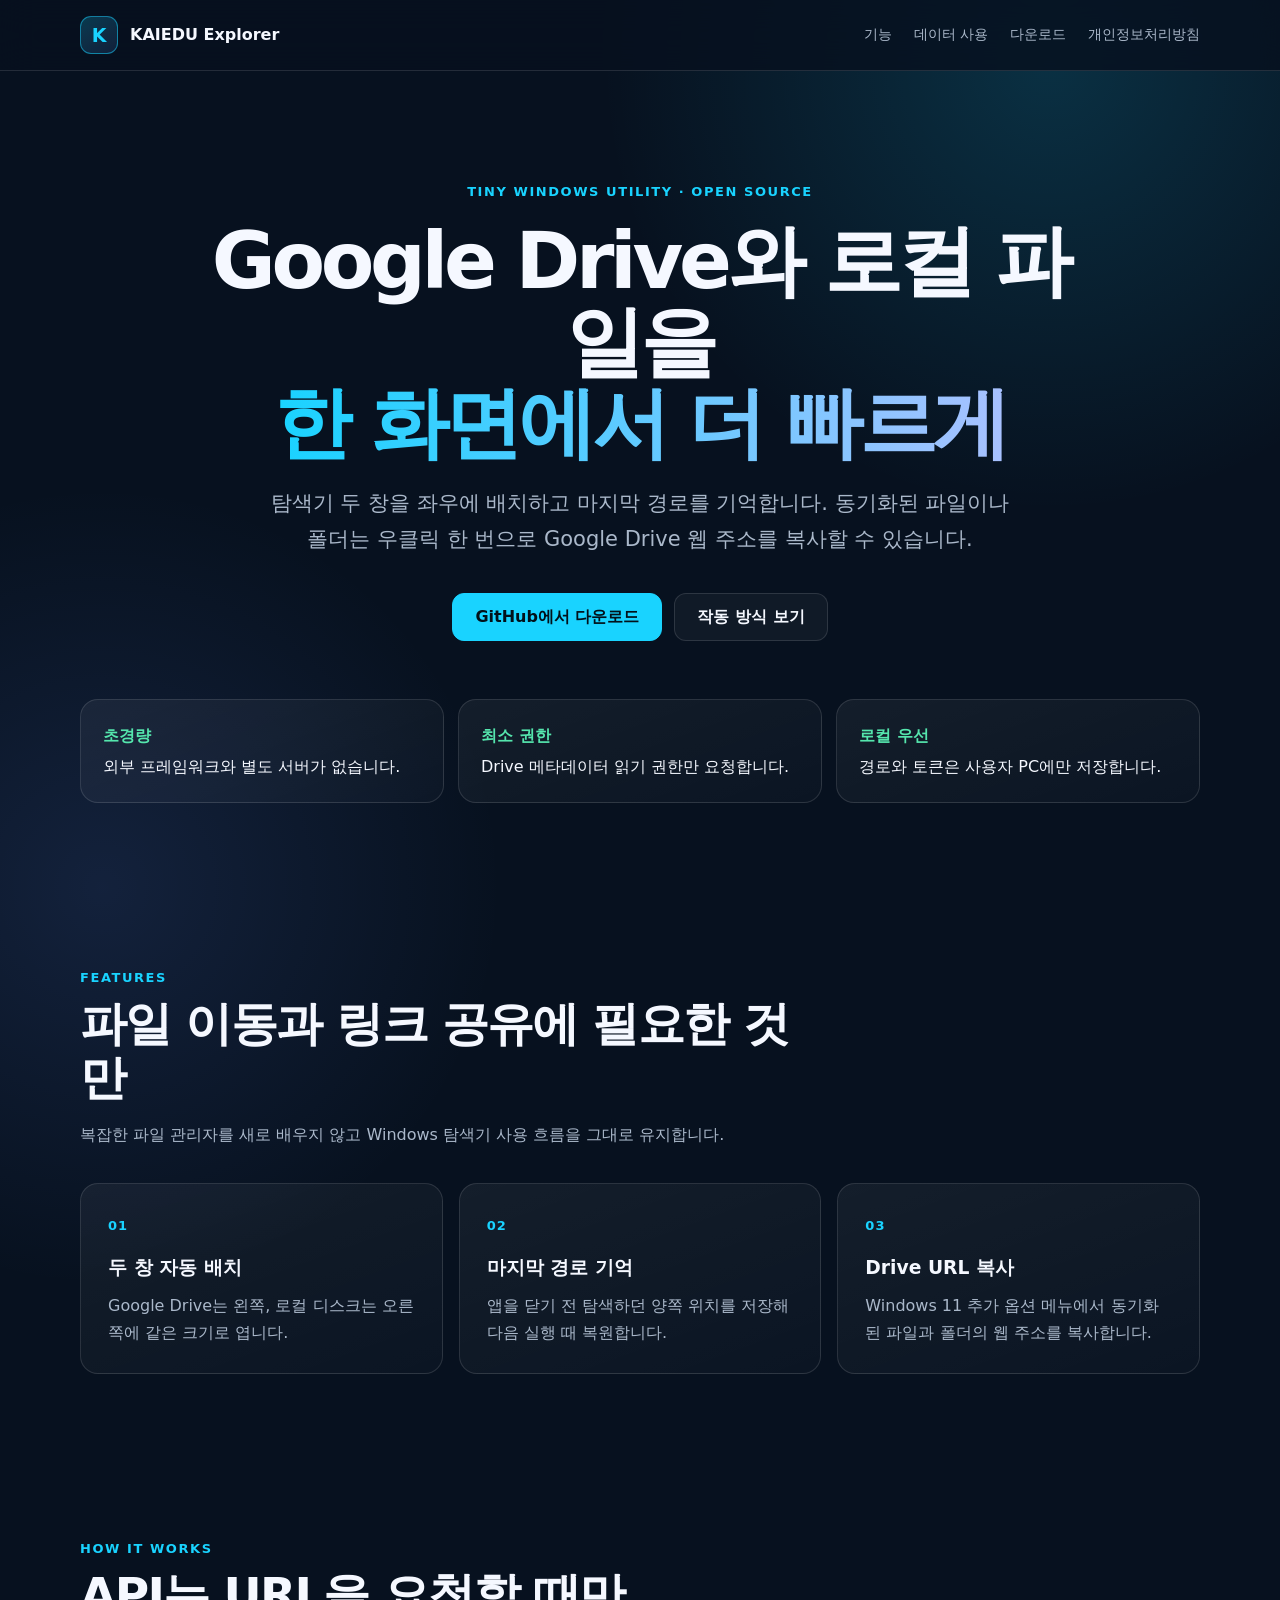
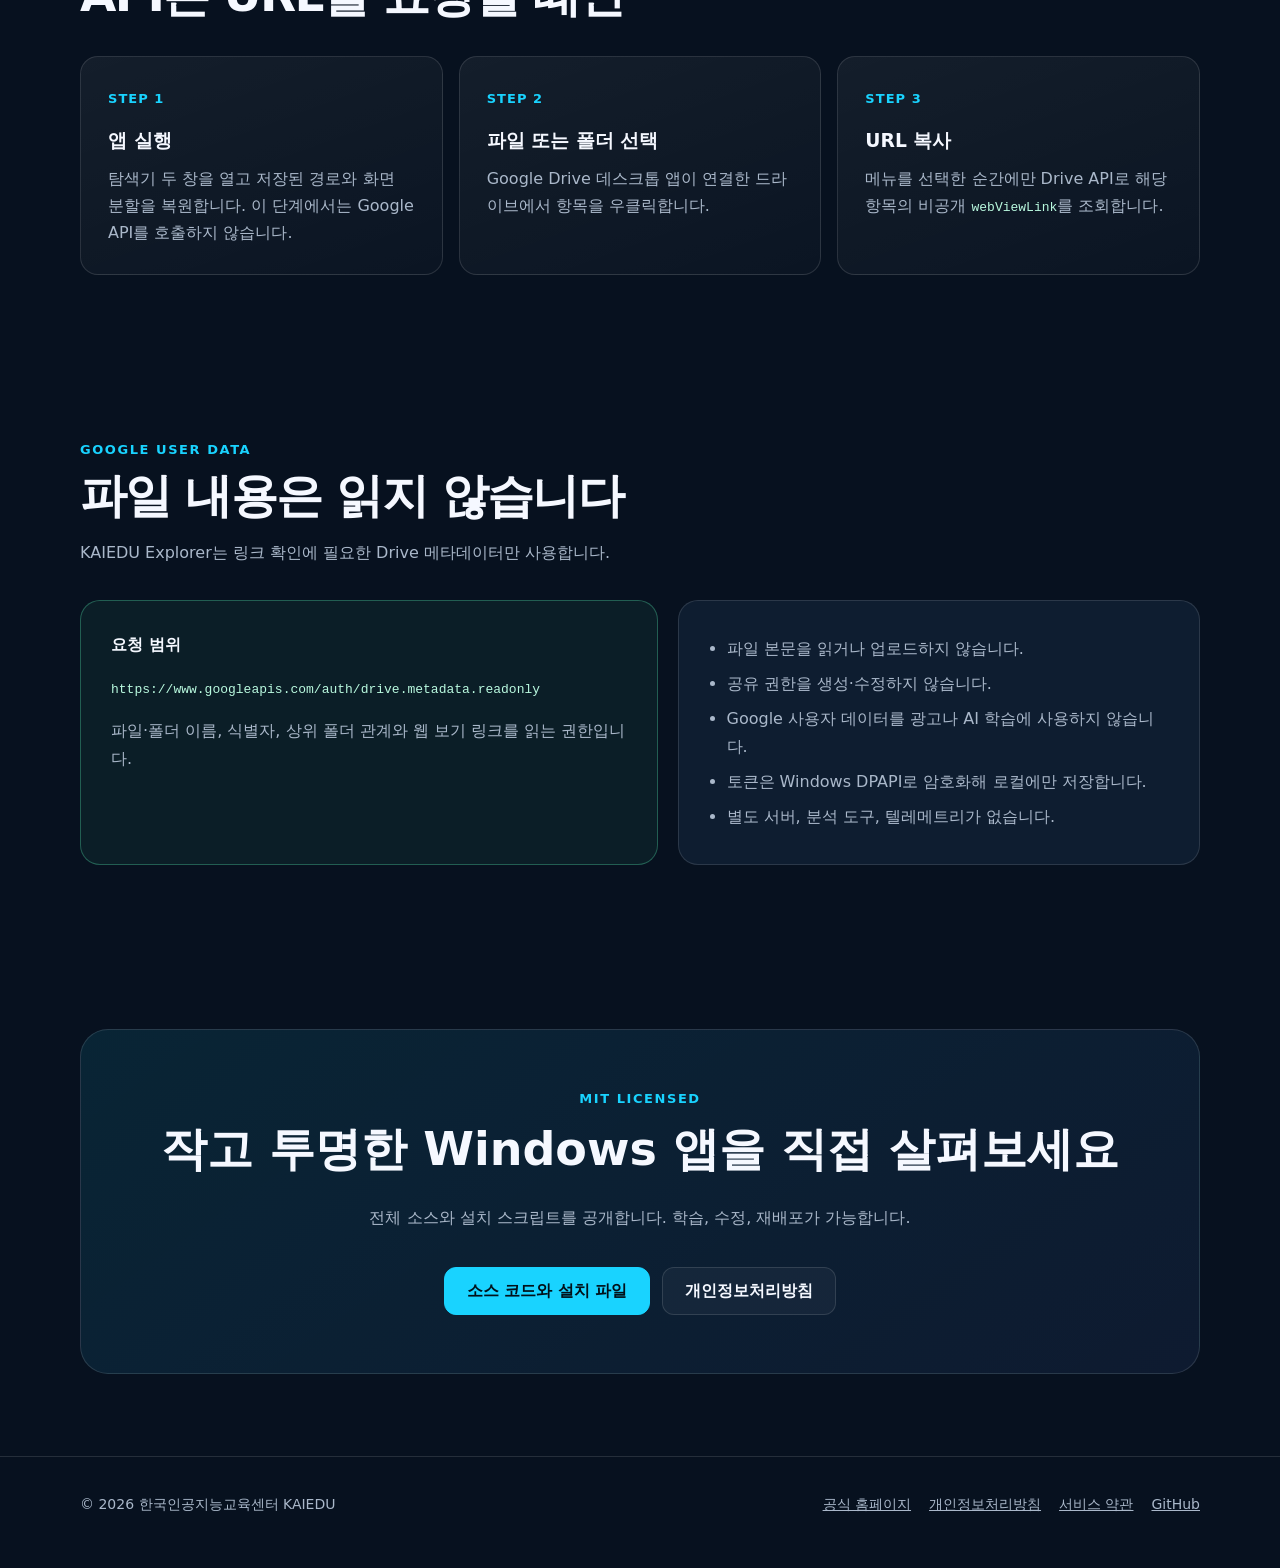
==== website/download/index.html @ 76359743 "Initial open-source release" ====
<!doctype html>
<html lang="ko">
<head>
  <meta charset="utf-8">
  <meta name="viewport" content="width=device-width,initial-scale=1">
  <title>KAIEDU Explorer | Google Drive와 로컬 파일을 나란히</title>
  <meta name="description" content="두 개의 Windows 파일 탐색기를 나란히 열고 Google Drive 파일·폴더 URL을 복사하는 초경량 오픈소스 도구입니다.">
  <meta name="robots" content="index,follow">
  <link rel="canonical" href="https://kaiedu.center/download/">
  <link rel="stylesheet" href="style.css">
</head>
<body>
  <nav class="nav">
    <div class="wrap nav-inner">
      <a class="brand" href="#top"><span class="mark">K</span><span>KAIEDU Explorer</span></a>
      <div class="nav-links">
        <a href="#features">기능</a><a href="#privacy">데이터 사용</a><a href="#download">다운로드</a><a href="privacy.html">개인정보처리방침</a>
      </div>
    </div>
  </nav>

  <main id="top">
    <header class="hero wrap">
      <div class="eyebrow">Tiny Windows Utility · Open Source</div>
      <h1>Google Drive와 로컬 파일을<br><span class="gradient">한 화면에서 더 빠르게</span></h1>
      <p class="lead">탐색기 두 창을 좌우에 배치하고 마지막 경로를 기억합니다. 동기화된 파일이나 폴더는 우클릭 한 번으로 Google Drive 웹 주소를 복사할 수 있습니다.</p>
      <div class="actions">
        <a class="button primary" href="https://github.com/letsgo999/KAIEDU_Explorer">GitHub에서 다운로드</a>
        <a class="button secondary" href="#how">작동 방식 보기</a>
      </div>
      <div class="facts">
        <div class="fact"><strong>초경량</strong>외부 프레임워크와 별도 서버가 없습니다.</div>
        <div class="fact"><strong>최소 권한</strong>Drive 메타데이터 읽기 권한만 요청합니다.</div>
        <div class="fact"><strong>로컬 우선</strong>경로와 토큰은 사용자 PC에만 저장합니다.</div>
      </div>
    </header>

    <section id="features">
      <div class="wrap">
        <div class="section-head"><div class="eyebrow">Features</div><h2>파일 이동과 링크 공유에 필요한 것만</h2><p>복잡한 파일 관리자를 새로 배우지 않고 Windows 탐색기 사용 흐름을 그대로 유지합니다.</p></div>
        <div class="grid">
          <article class="card"><span class="num">01</span><h3>두 창 자동 배치</h3><p>Google Drive는 왼쪽, 로컬 디스크는 오른쪽에 같은 크기로 엽니다.</p></article>
          <article class="card"><span class="num">02</span><h3>마지막 경로 기억</h3><p>앱을 닫기 전 탐색하던 양쪽 위치를 저장해 다음 실행 때 복원합니다.</p></article>
          <article class="card"><span class="num">03</span><h3>Drive URL 복사</h3><p>Windows 11 추가 옵션 메뉴에서 동기화된 파일과 폴더의 웹 주소를 복사합니다.</p></article>
        </div>
      </div>
    </section>

    <section id="how">
      <div class="wrap">
        <div class="section-head"><div class="eyebrow">How it works</div><h2>API는 URL을 요청할 때만</h2></div>
        <div class="grid">
          <article class="card"><span class="num">STEP 1</span><h3>앱 실행</h3><p>탐색기 두 창을 열고 저장된 경로와 화면 분할을 복원합니다. 이 단계에서는 Google API를 호출하지 않습니다.</p></article>
          <article class="card"><span class="num">STEP 2</span><h3>파일 또는 폴더 선택</h3><p>Google Drive 데스크톱 앱이 연결한 드라이브에서 항목을 우클릭합니다.</p></article>
          <article class="card"><span class="num">STEP 3</span><h3>URL 복사</h3><p>메뉴를 선택한 순간에만 Drive API로 해당 항목의 비공개 <code>webViewLink</code>를 조회합니다.</p></article>
        </div>
      </div>
    </section>

    <section id="privacy">
      <div class="wrap">
        <div class="section-head"><div class="eyebrow">Google user data</div><h2>파일 내용은 읽지 않습니다</h2><p>KAIEDU Explorer는 링크 확인에 필요한 Drive 메타데이터만 사용합니다.</p></div>
        <div class="permissions">
          <div class="scope"><strong>요청 범위</strong><p><code>https://www.googleapis.com/auth/drive.metadata.readonly</code></p><p class="muted">파일·폴더 이름, 식별자, 상위 폴더 관계와 웹 보기 링크를 읽는 권한입니다.</p></div>
          <ul class="checklist">
            <li>파일 본문을 읽거나 업로드하지 않습니다.</li>
            <li>공유 권한을 생성·수정하지 않습니다.</li>
            <li>Google 사용자 데이터를 광고나 AI 학습에 사용하지 않습니다.</li>
            <li>토큰은 Windows DPAPI로 암호화해 로컬에만 저장합니다.</li>
            <li>별도 서버, 분석 도구, 텔레메트리가 없습니다.</li>
          </ul>
        </div>
      </div>
    </section>

    <section id="download">
      <div class="wrap download">
        <div class="eyebrow">MIT licensed</div>
        <h2>작고 투명한 Windows 앱을 직접 살펴보세요</h2>
        <p class="muted">전체 소스와 설치 스크립트를 공개합니다. 학습, 수정, 재배포가 가능합니다.</p>
        <div class="actions"><a class="button primary" href="https://github.com/letsgo999/KAIEDU_Explorer">소스 코드와 설치 파일</a><a class="button secondary" href="privacy.html">개인정보처리방침</a></div>
      </div>
    </section>
  </main>

  <footer><div class="wrap footer-row"><span>© 2026 한국인공지능교육센터 KAIEDU</span><span class="footer-links"><a href="https://kaiedu.center/">공식 홈페이지</a><a href="privacy.html">개인정보처리방침</a><a href="terms.html">서비스 약관</a><a href="https://github.com/letsgo999/KAIEDU_Explorer">GitHub</a></span></div></footer>
</body>
</html>
---- website/download/style.css ----
:root {
  --bg: #07111f;
  --panel: #0e1d30;
  --panel-2: #13263d;
  --text: #f5f8ff;
  --muted: #aab8ca;
  --line: rgba(255, 255, 255, .12);
  --cyan: #19d3ff;
  --blue: #6691ff;
  --green: #55e6ad;
  --max: 1120px;
}

* { box-sizing: border-box; }
html { scroll-behavior: smooth; }
body {
  margin: 0;
  color: var(--text);
  background:
    radial-gradient(circle at 82% 2%, rgba(25, 211, 255, .16), transparent 28rem),
    radial-gradient(circle at 8% 28%, rgba(102, 145, 255, .13), transparent 25rem),
    var(--bg);
  font-family: Inter, "Noto Sans KR", system-ui, -apple-system, BlinkMacSystemFont, "Segoe UI", sans-serif;
  line-height: 1.7;
}
a { color: inherit; }
.wrap { width: min(var(--max), calc(100% - 40px)); margin: 0 auto; }
.nav {
  position: sticky; top: 0; z-index: 10;
  border-bottom: 1px solid var(--line);
  background: rgba(7, 17, 31, .82);
  backdrop-filter: blur(18px);
}
.nav-inner { min-height: 70px; display: flex; align-items: center; justify-content: space-between; gap: 24px; }
.brand { display: flex; align-items: center; gap: 12px; font-weight: 800; text-decoration: none; }
.mark {
  display: grid; place-items: center; width: 38px; height: 38px;
  border: 1px solid rgba(25, 211, 255, .5); border-radius: 11px;
  background: linear-gradient(145deg, rgba(25,211,255,.22), rgba(102,145,255,.13));
  color: var(--cyan); font-size: 19px;
}
.nav-links { display: flex; gap: 22px; color: var(--muted); font-size: 14px; }
.nav-links a { text-decoration: none; }
.nav-links a:hover { color: var(--text); }
.hero { padding: 110px 0 82px; text-align: center; }
.eyebrow { color: var(--cyan); font-weight: 750; letter-spacing: .12em; font-size: 13px; text-transform: uppercase; }
h1 { max-width: 880px; margin: 18px auto 22px; font-size: clamp(43px, 7vw, 78px); line-height: 1.04; letter-spacing: -.055em; }
.gradient { background: linear-gradient(90deg, var(--cyan), #a8c1ff); -webkit-background-clip: text; color: transparent; }
.lead { max-width: 760px; margin: 0 auto; color: var(--muted); font-size: clamp(17px, 2vw, 21px); }
.actions { display: flex; justify-content: center; flex-wrap: wrap; gap: 12px; margin-top: 35px; }
.button { display: inline-flex; align-items: center; justify-content: center; min-height: 48px; padding: 0 22px; border-radius: 12px; text-decoration: none; font-weight: 750; border: 1px solid var(--line); }
.button.primary { color: #02111a; background: var(--cyan); border-color: var(--cyan); }
.button.secondary { background: rgba(255,255,255,.04); }
.facts { display: grid; grid-template-columns: repeat(3, 1fr); gap: 14px; margin-top: 58px; text-align: left; }
.fact, .card { border: 1px solid var(--line); background: linear-gradient(160deg, rgba(255,255,255,.055), rgba(255,255,255,.02)); border-radius: 18px; }
.fact { padding: 22px; }
.fact strong { display: block; margin-bottom: 4px; color: var(--green); }
section { padding: 82px 0; }
.section-head { max-width: 730px; margin-bottom: 34px; }
.section-head h2 { margin: 8px 0 12px; font-size: clamp(30px, 4vw, 47px); line-height: 1.15; letter-spacing: -.035em; }
.section-head p, .muted { color: var(--muted); }
.grid { display: grid; grid-template-columns: repeat(3, 1fr); gap: 16px; }
.card { padding: 27px; }
.card .num { color: var(--cyan); font-size: 13px; font-weight: 800; letter-spacing: .08em; }
.card h3 { margin: 14px 0 8px; }
.card p { margin: 0; color: var(--muted); }
.permissions { display: grid; grid-template-columns: 1.05fr .95fr; gap: 20px; align-items: stretch; }
.scope { padding: 30px; border-radius: 20px; border: 1px solid rgba(85,230,173,.32); background: rgba(85,230,173,.06); }
code { overflow-wrap: anywhere; color: #b9f9df; }
.checklist { margin: 0; padding: 26px 26px 26px 48px; border: 1px solid var(--line); border-radius: 20px; background: var(--panel); }
.checklist li { margin: 8px 0; color: var(--muted); }
.download { text-align: center; border: 1px solid var(--line); border-radius: 28px; padding: 58px 28px; background: linear-gradient(145deg, rgba(25,211,255,.1), rgba(102,145,255,.08)); }
.download h2 { margin: 0 0 12px; font-size: clamp(30px, 4vw, 46px); }
footer { padding: 36px 0 52px; border-top: 1px solid var(--line); color: var(--muted); font-size: 14px; }
.footer-row { display: flex; justify-content: space-between; gap: 24px; flex-wrap: wrap; }
.footer-links { display: flex; gap: 18px; flex-wrap: wrap; }
.legal { max-width: 850px; margin: 0 auto; padding: 70px 0 100px; }
.legal h1 { margin: 0 0 12px; text-align: left; font-size: clamp(38px, 5vw, 58px); }
.legal h2 { margin-top: 44px; font-size: 24px; }
.legal p, .legal li { color: var(--muted); }
.legal .notice { padding: 18px 20px; border: 1px solid var(--line); border-radius: 14px; background: var(--panel); }
@media (max-width: 780px) {
  .nav-links { display: none; }
  .hero { padding-top: 78px; }
  .facts, .grid, .permissions { grid-template-columns: 1fr; }
}
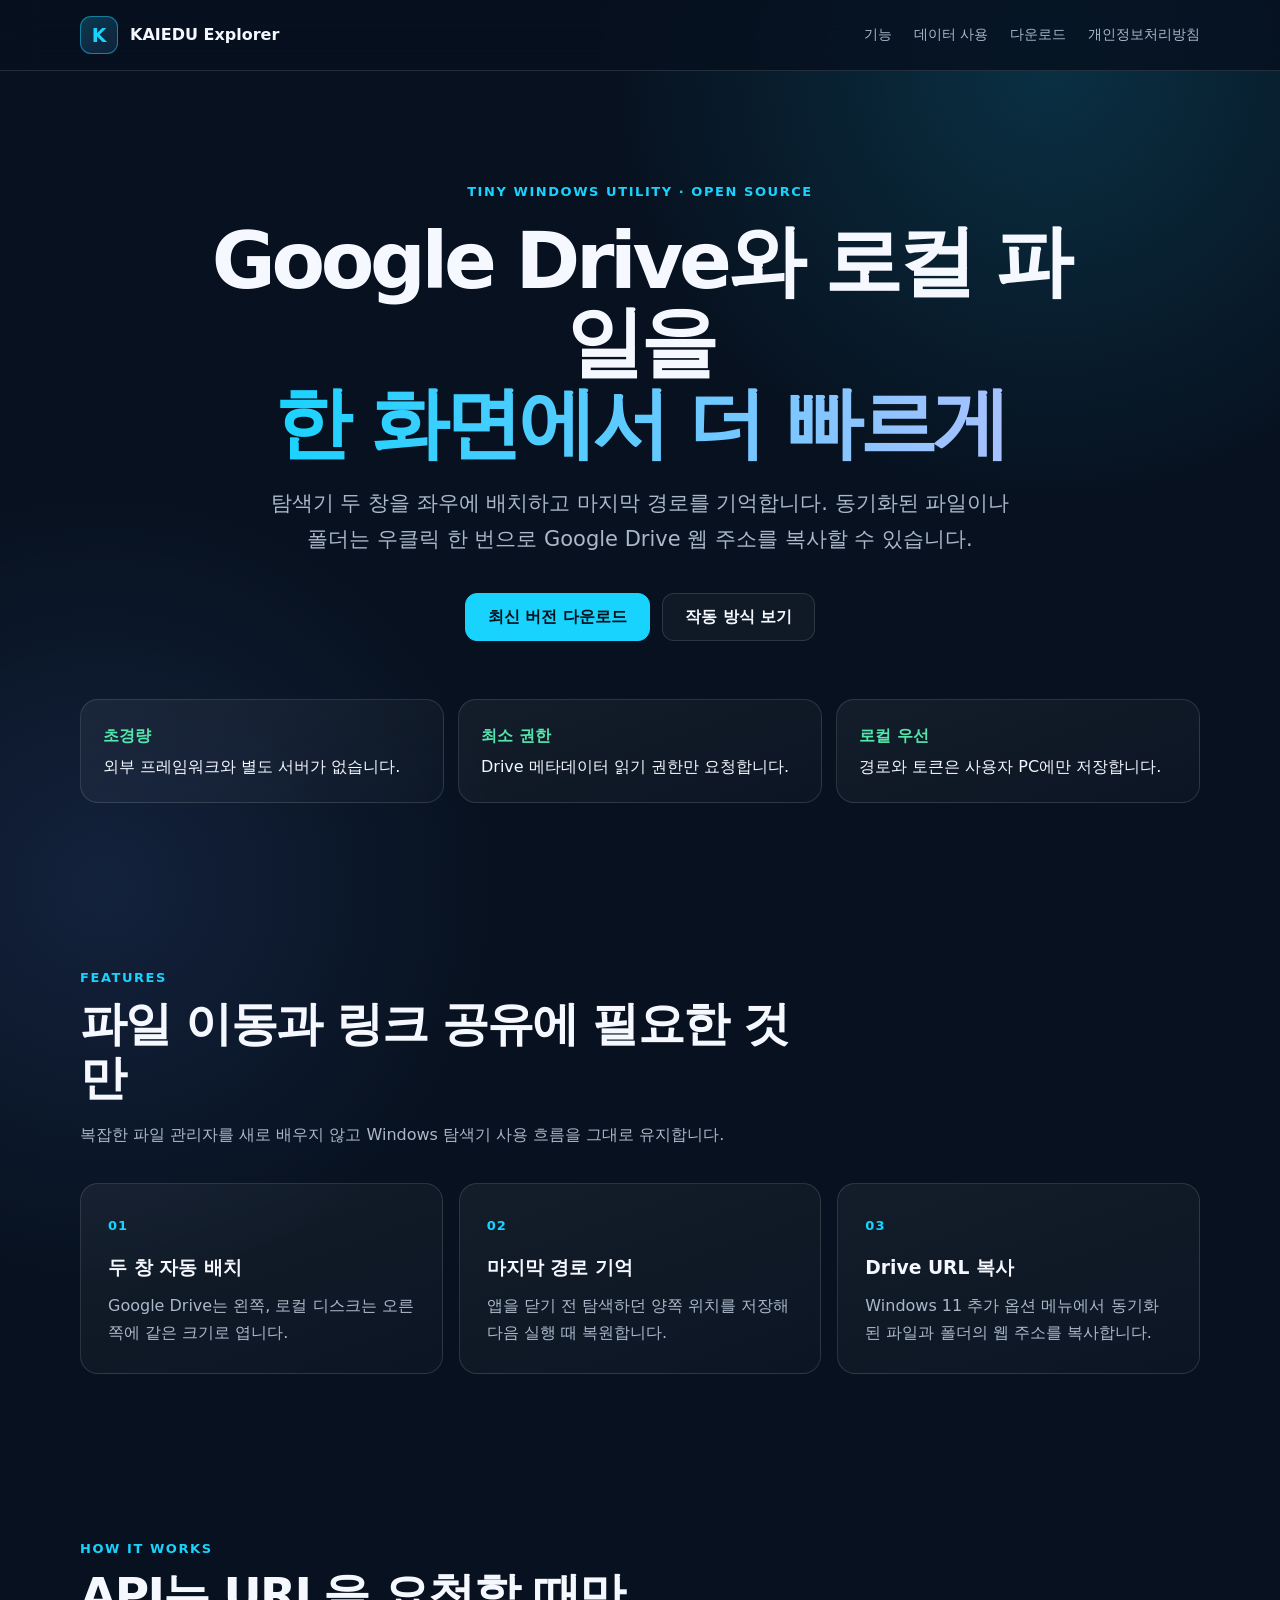
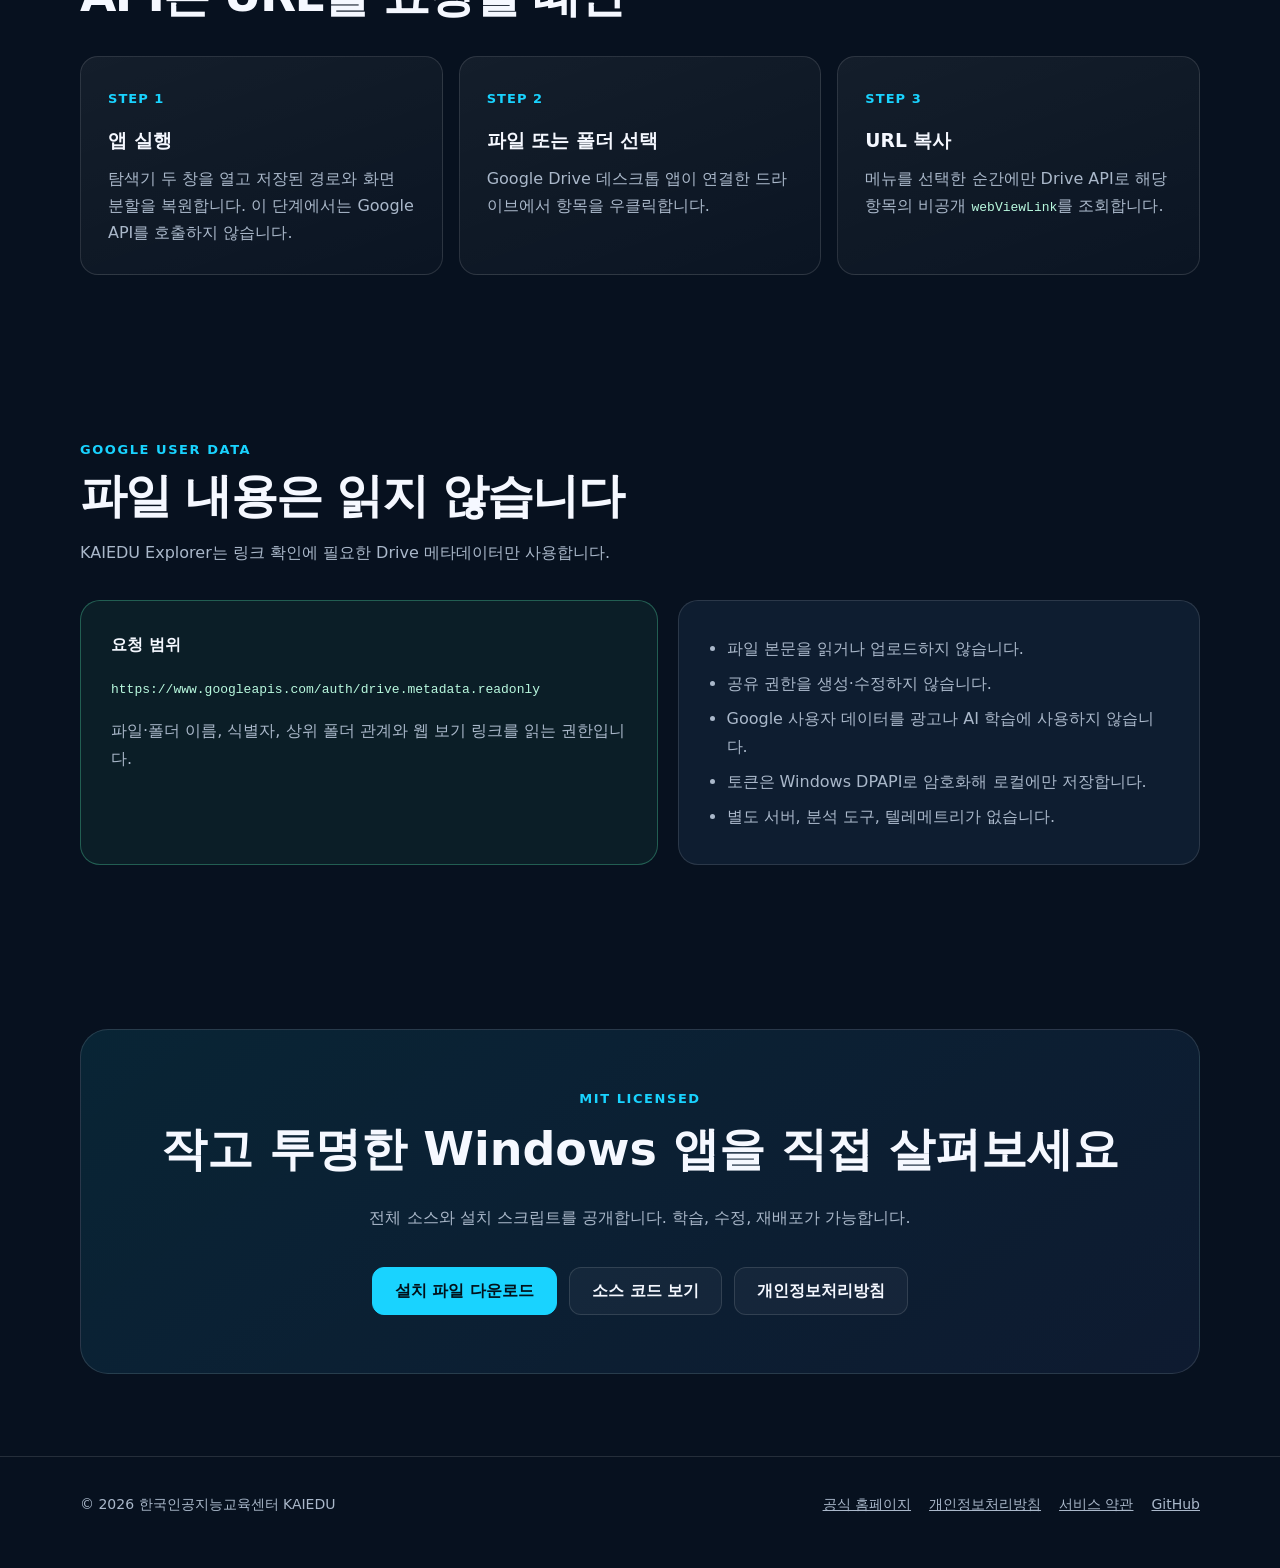
==== commit 5b0f2cfa: "Link landing page to latest release" ====
--- a/website/download/index.html
+++ b/website/download/index.html
@@ -25,7 +25,7 @@
       <h1>Google Drive와 로컬 파일을<br><span class="gradient">한 화면에서 더 빠르게</span></h1>
       <p class="lead">탐색기 두 창을 좌우에 배치하고 마지막 경로를 기억합니다. 동기화된 파일이나 폴더는 우클릭 한 번으로 Google Drive 웹 주소를 복사할 수 있습니다.</p>
       <div class="actions">
-        <a class="button primary" href="https://github.com/letsgo999/KAIEDU_Explorer">GitHub에서 다운로드</a>
+        <a class="button primary" href="https://github.com/letsgo999/KAIEDU_Explorer/releases/latest">최신 버전 다운로드</a>
         <a class="button secondary" href="#how">작동 방식 보기</a>
       </div>
       <div class="facts">
@@ -78,7 +78,7 @@
         <div class="eyebrow">MIT licensed</div>
         <h2>작고 투명한 Windows 앱을 직접 살펴보세요</h2>
         <p class="muted">전체 소스와 설치 스크립트를 공개합니다. 학습, 수정, 재배포가 가능합니다.</p>
-        <div class="actions"><a class="button primary" href="https://github.com/letsgo999/KAIEDU_Explorer">소스 코드와 설치 파일</a><a class="button secondary" href="privacy.html">개인정보처리방침</a></div>
+        <div class="actions"><a class="button primary" href="https://github.com/letsgo999/KAIEDU_Explorer/releases/latest">설치 파일 다운로드</a><a class="button secondary" href="https://github.com/letsgo999/KAIEDU_Explorer">소스 코드 보기</a><a class="button secondary" href="privacy.html">개인정보처리방침</a></div>
       </div>
     </section>
   </main>
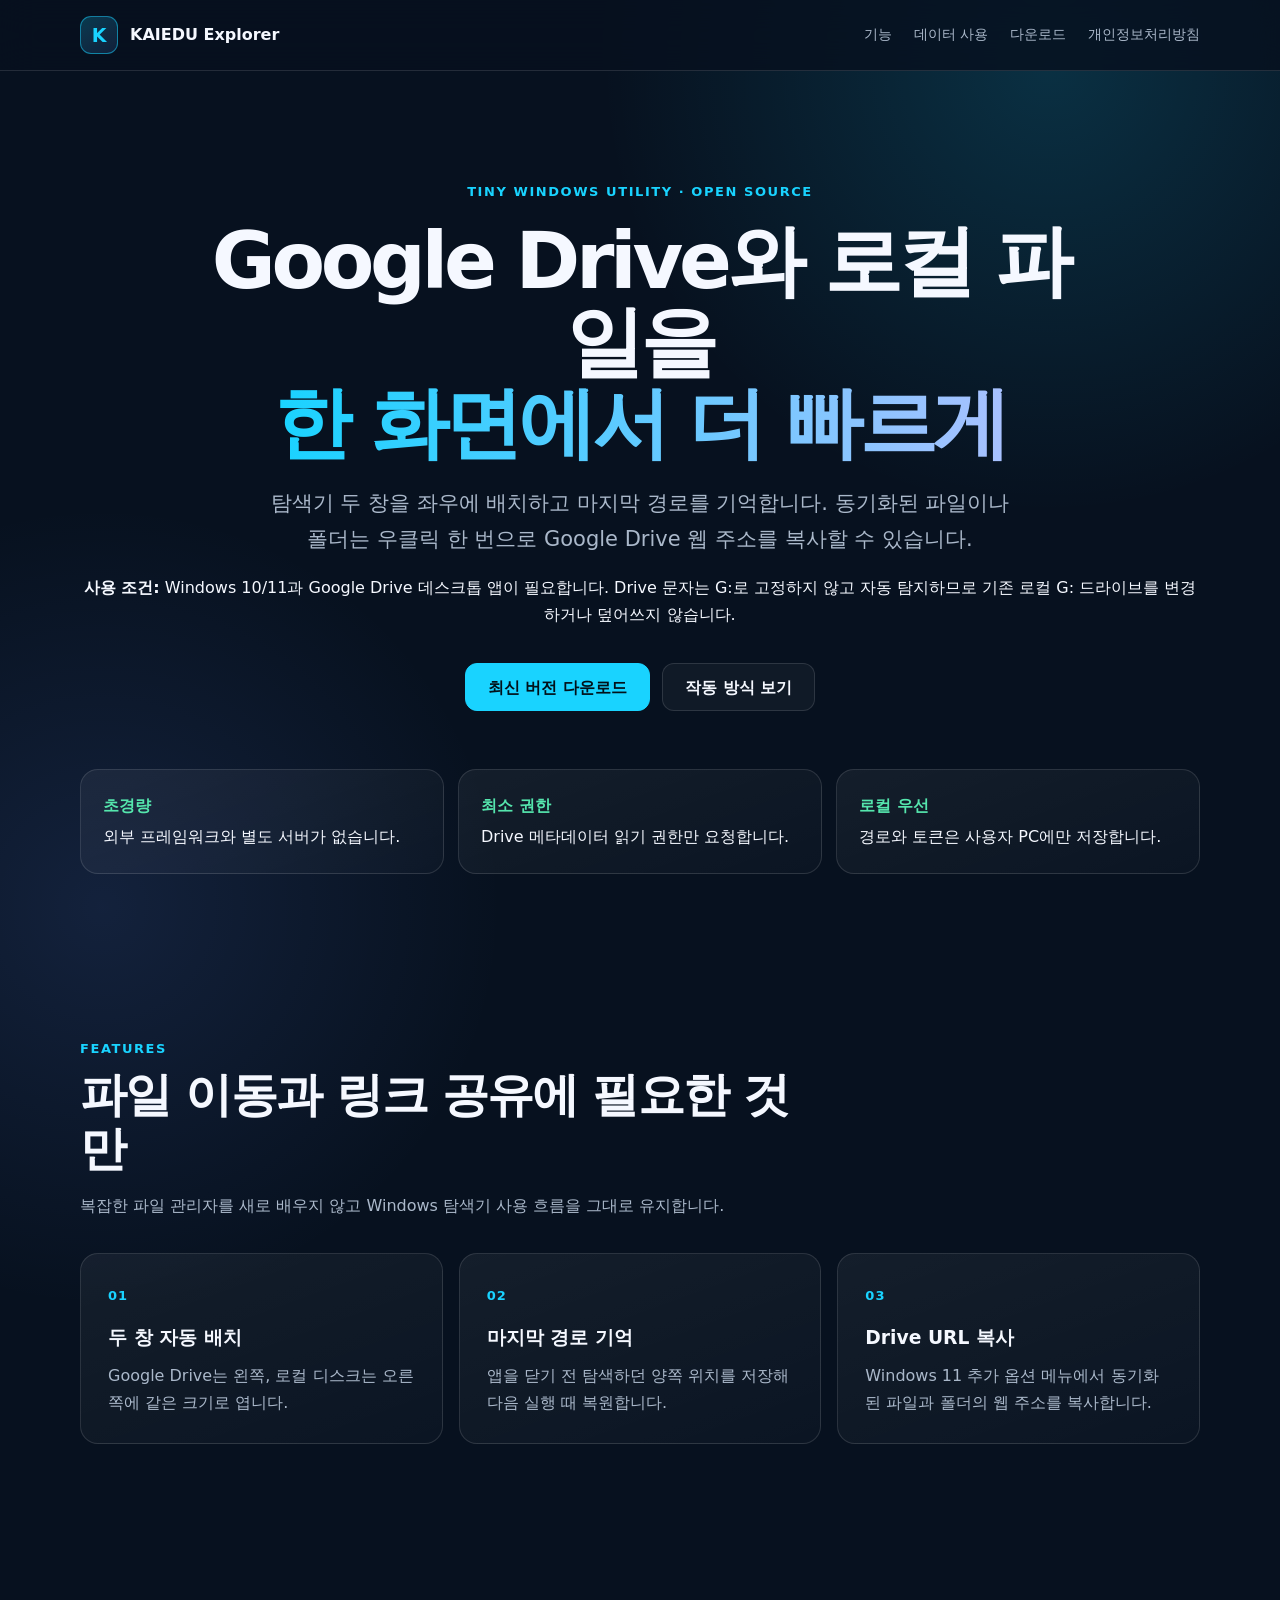
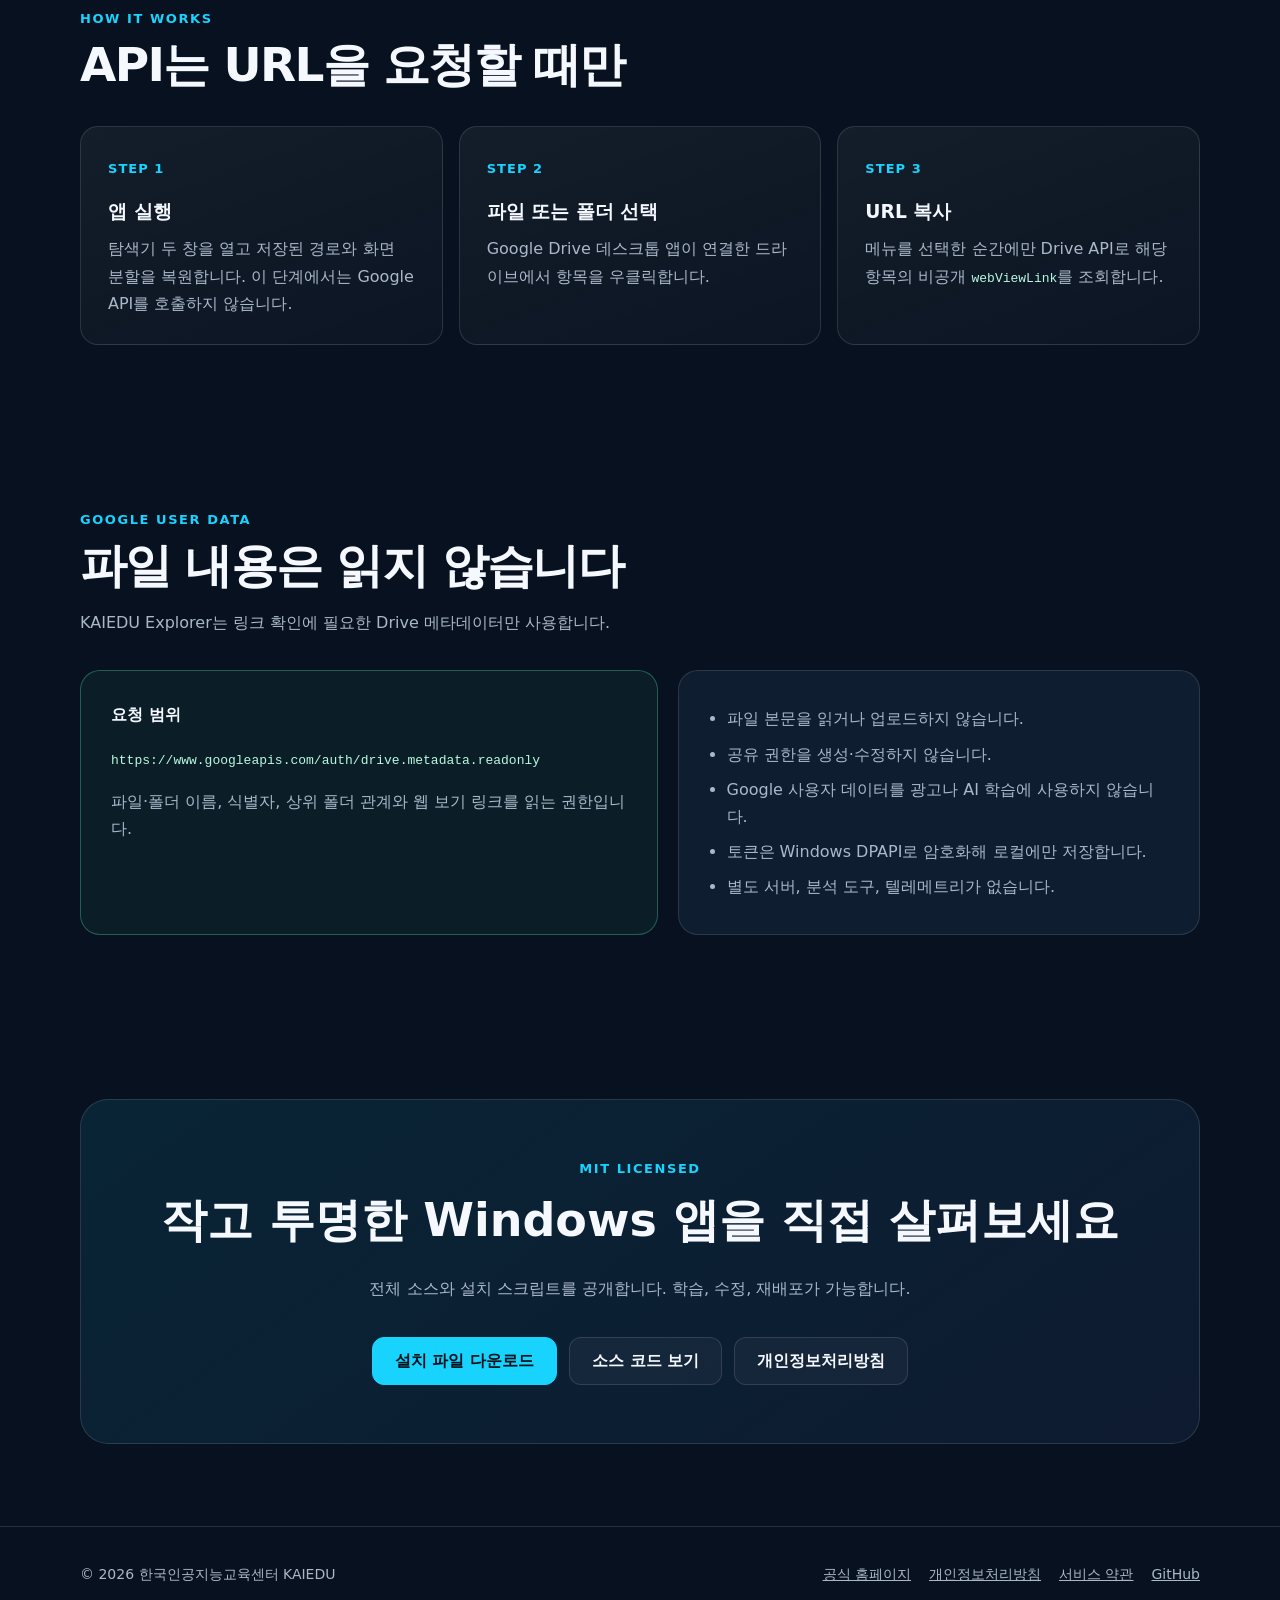
==== commit 29078a12: "Improve Google Drive location detection" ====
--- a/website/download/index.html
+++ b/website/download/index.html
@@ -14,7 +14,7 @@
     <div class="wrap nav-inner">
       <a class="brand" href="#top"><span class="mark">K</span><span>KAIEDU Explorer</span></a>
       <div class="nav-links">
-        <a href="#features">기능</a><a href="#privacy">데이터 사용</a><a href="#download">다운로드</a><a href="privacy.html">개인정보처리방침</a>
+        <a href="#features">기능</a><a href="#privacy">데이터 사용</a><a href="#download">다운로드</a><a href="privacy">개인정보처리방침</a>
       </div>
     </div>
   </nav>
@@ -24,6 +24,7 @@
       <div class="eyebrow">Tiny Windows Utility · Open Source</div>
       <h1>Google Drive와 로컬 파일을<br><span class="gradient">한 화면에서 더 빠르게</span></h1>
       <p class="lead">탐색기 두 창을 좌우에 배치하고 마지막 경로를 기억합니다. 동기화된 파일이나 폴더는 우클릭 한 번으로 Google Drive 웹 주소를 복사할 수 있습니다.</p>
+      <p><strong>사용 조건:</strong> Windows 10/11과 Google Drive 데스크톱 앱이 필요합니다. Drive 문자는 G:로 고정하지 않고 자동 탐지하므로 기존 로컬 G: 드라이브를 변경하거나 덮어쓰지 않습니다.</p>
       <div class="actions">
         <a class="button primary" href="https://github.com/letsgo999/KAIEDU_Explorer/releases/latest">최신 버전 다운로드</a>
         <a class="button secondary" href="#how">작동 방식 보기</a>
@@ -78,11 +79,11 @@
         <div class="eyebrow">MIT licensed</div>
         <h2>작고 투명한 Windows 앱을 직접 살펴보세요</h2>
         <p class="muted">전체 소스와 설치 스크립트를 공개합니다. 학습, 수정, 재배포가 가능합니다.</p>
-        <div class="actions"><a class="button primary" href="https://github.com/letsgo999/KAIEDU_Explorer/releases/latest">설치 파일 다운로드</a><a class="button secondary" href="https://github.com/letsgo999/KAIEDU_Explorer">소스 코드 보기</a><a class="button secondary" href="privacy.html">개인정보처리방침</a></div>
+        <div class="actions"><a class="button primary" href="https://github.com/letsgo999/KAIEDU_Explorer/releases/latest">설치 파일 다운로드</a><a class="button secondary" href="https://github.com/letsgo999/KAIEDU_Explorer">소스 코드 보기</a><a class="button secondary" href="privacy">개인정보처리방침</a></div>
       </div>
     </section>
   </main>
 
-  <footer><div class="wrap footer-row"><span>© 2026 한국인공지능교육센터 KAIEDU</span><span class="footer-links"><a href="https://kaiedu.center/">공식 홈페이지</a><a href="privacy.html">개인정보처리방침</a><a href="terms.html">서비스 약관</a><a href="https://github.com/letsgo999/KAIEDU_Explorer">GitHub</a></span></div></footer>
+  <footer><div class="wrap footer-row"><span>© 2026 한국인공지능교육센터 KAIEDU</span><span class="footer-links"><a href="https://kaiedu.center/">공식 홈페이지</a><a href="privacy">개인정보처리방침</a><a href="terms">서비스 약관</a><a href="https://github.com/letsgo999/KAIEDU_Explorer">GitHub</a></span></div></footer>
 </body>
 </html>
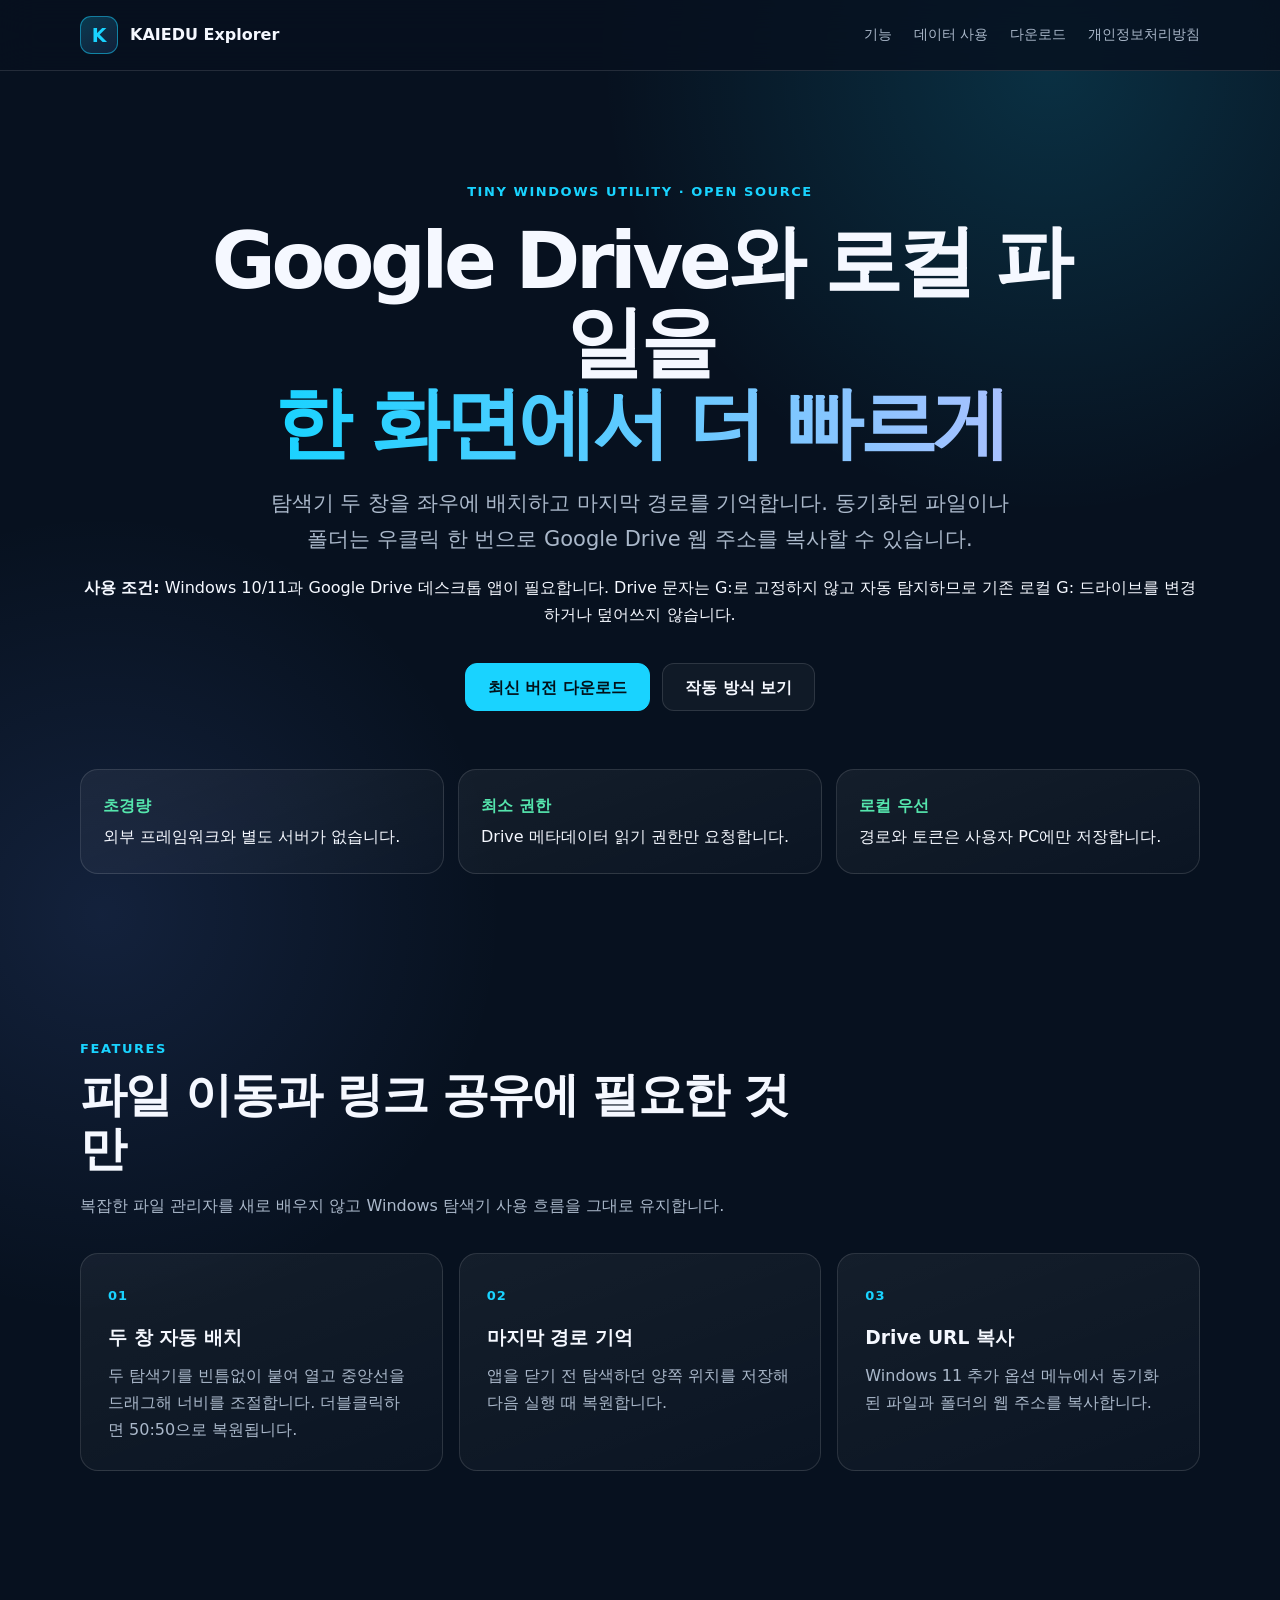
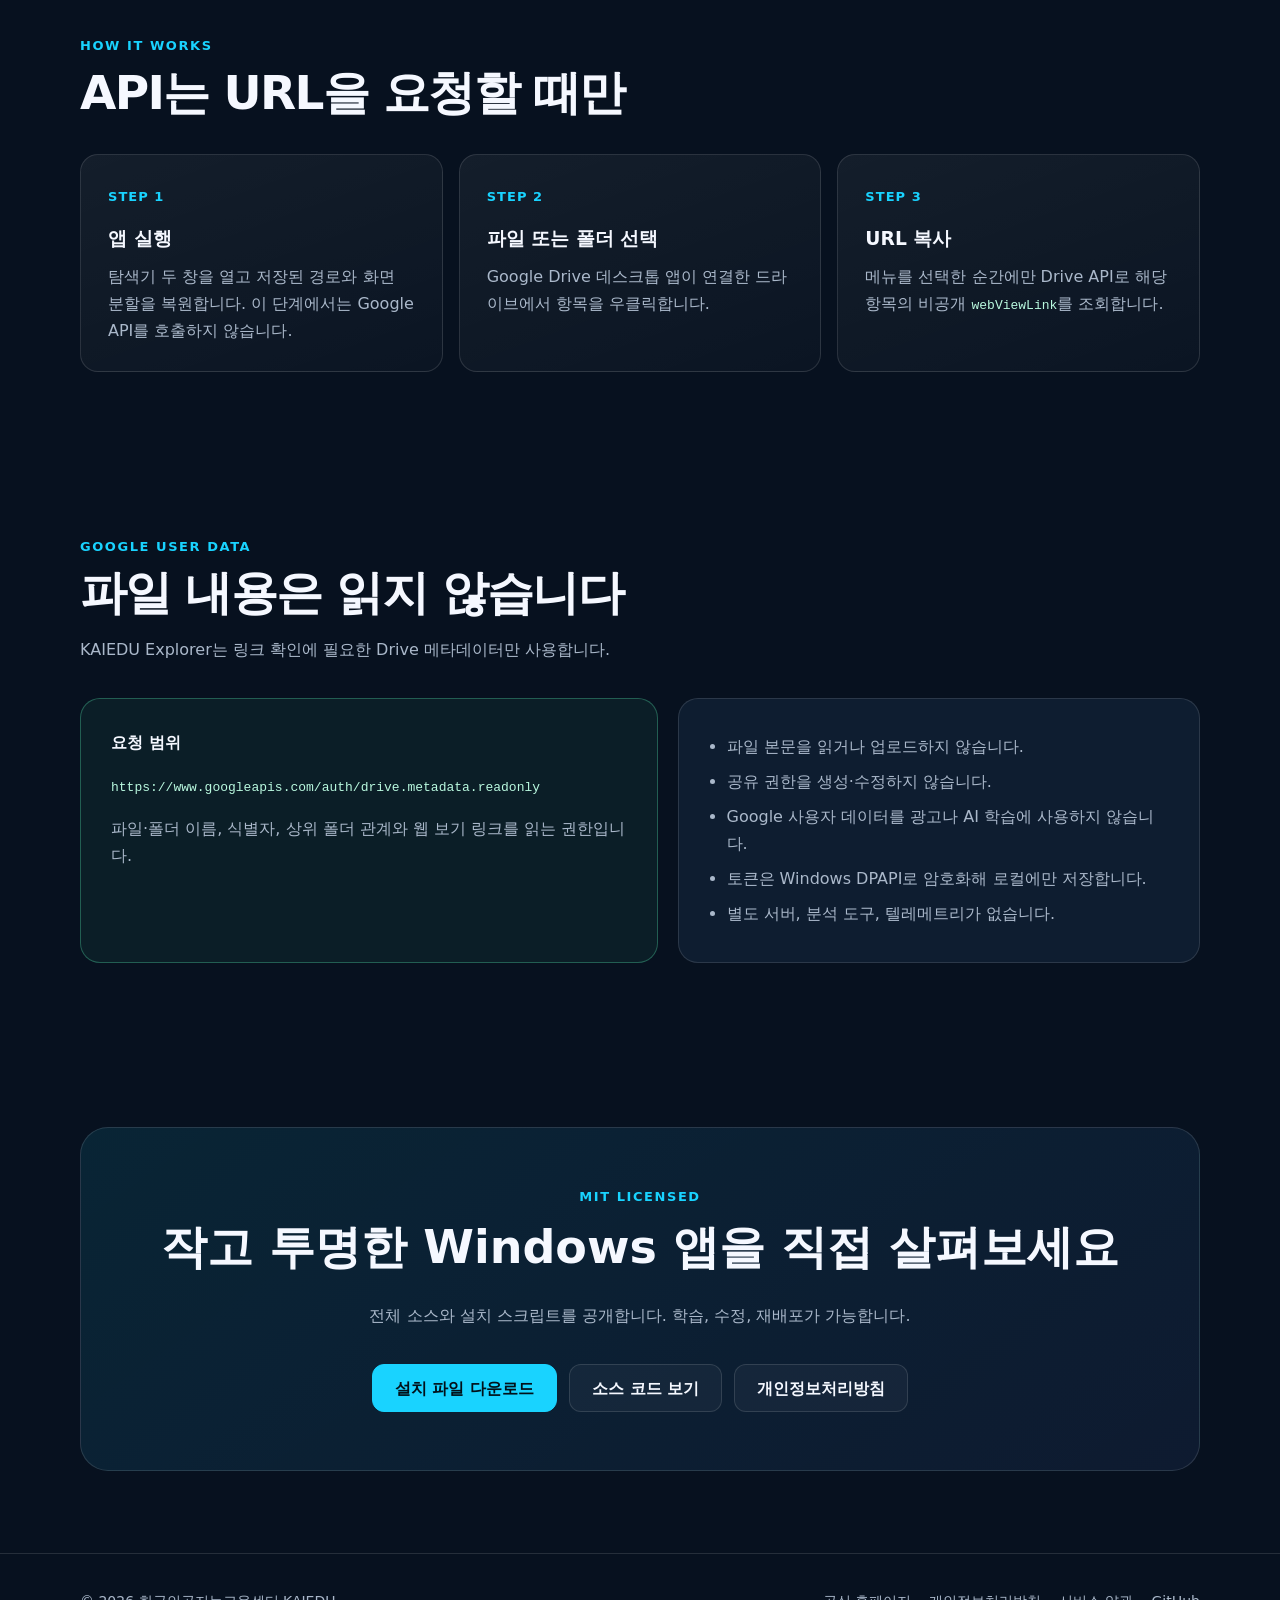
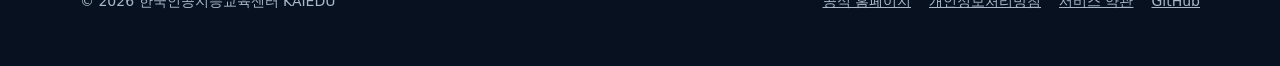
==== commit aa7f3bf6: "Add draggable Explorer split divider" ====
--- a/website/download/index.html
+++ b/website/download/index.html
@@ -40,7 +40,7 @@
       <div class="wrap">
         <div class="section-head"><div class="eyebrow">Features</div><h2>파일 이동과 링크 공유에 필요한 것만</h2><p>복잡한 파일 관리자를 새로 배우지 않고 Windows 탐색기 사용 흐름을 그대로 유지합니다.</p></div>
         <div class="grid">
-          <article class="card"><span class="num">01</span><h3>두 창 자동 배치</h3><p>Google Drive는 왼쪽, 로컬 디스크는 오른쪽에 같은 크기로 엽니다.</p></article>
+          <article class="card"><span class="num">01</span><h3>두 창 자동 배치</h3><p>두 탐색기를 빈틈없이 붙여 열고 중앙선을 드래그해 너비를 조절합니다. 더블클릭하면 50:50으로 복원됩니다.</p></article>
           <article class="card"><span class="num">02</span><h3>마지막 경로 기억</h3><p>앱을 닫기 전 탐색하던 양쪽 위치를 저장해 다음 실행 때 복원합니다.</p></article>
           <article class="card"><span class="num">03</span><h3>Drive URL 복사</h3><p>Windows 11 추가 옵션 메뉴에서 동기화된 파일과 폴더의 웹 주소를 복사합니다.</p></article>
         </div>
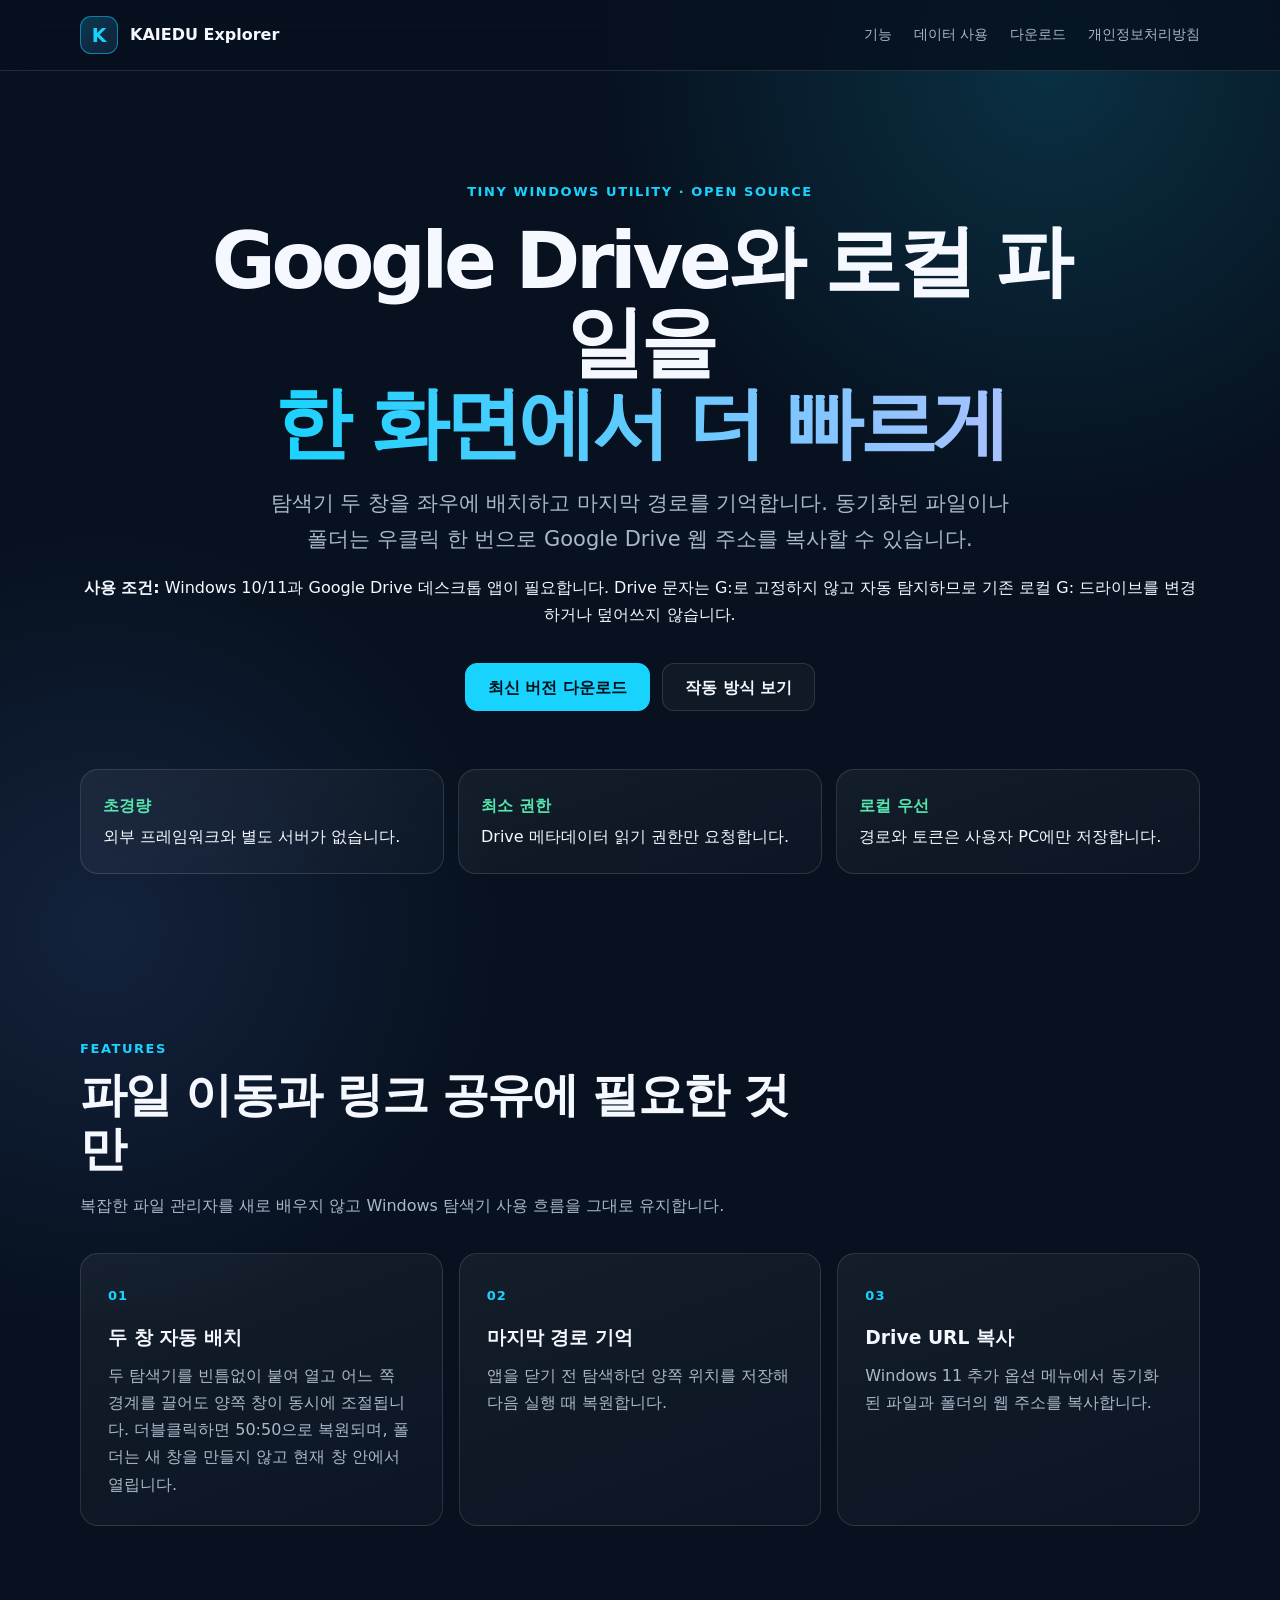
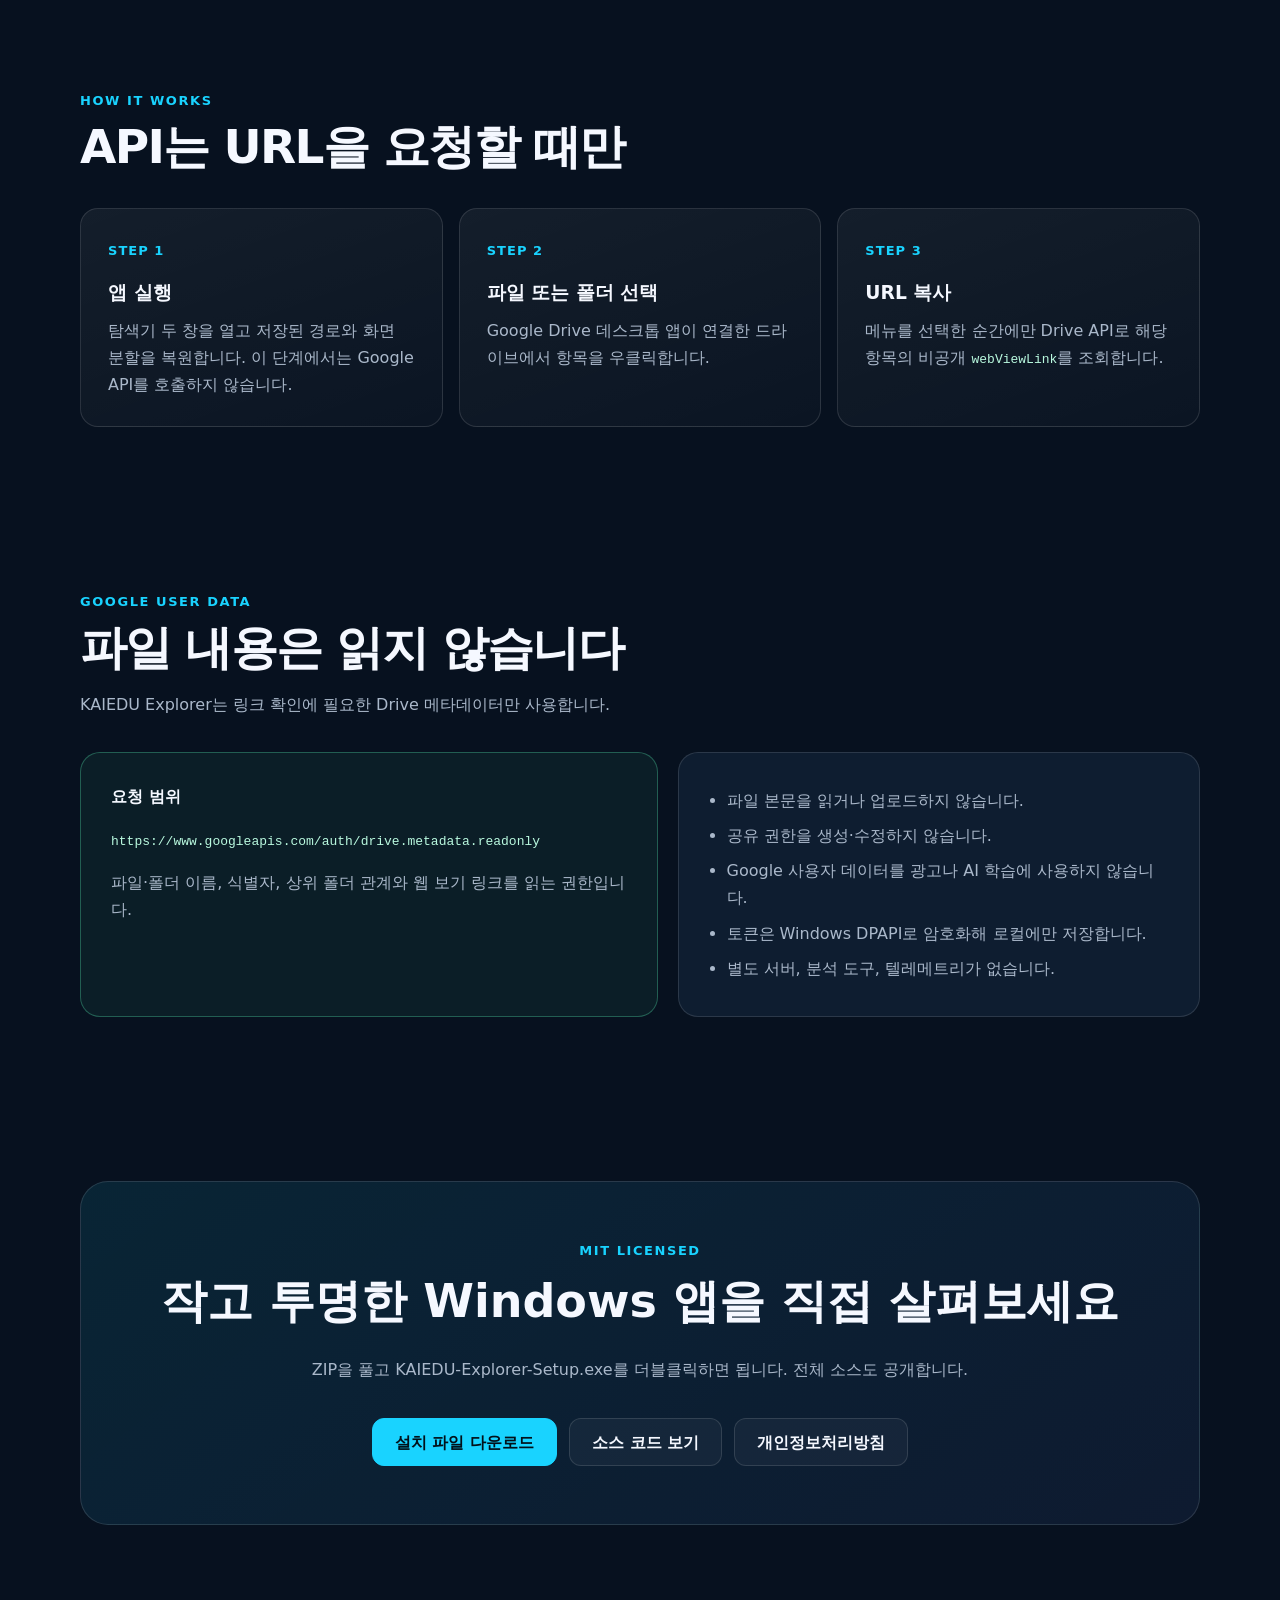
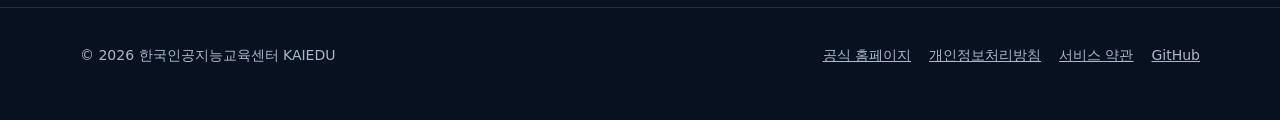
==== commit 30d479ac: "Add executable setup and fix Explorer navigation" ====
--- a/website/download/index.html
+++ b/website/download/index.html
@@ -40,7 +40,7 @@
       <div class="wrap">
         <div class="section-head"><div class="eyebrow">Features</div><h2>파일 이동과 링크 공유에 필요한 것만</h2><p>복잡한 파일 관리자를 새로 배우지 않고 Windows 탐색기 사용 흐름을 그대로 유지합니다.</p></div>
         <div class="grid">
-          <article class="card"><span class="num">01</span><h3>두 창 자동 배치</h3><p>두 탐색기를 빈틈없이 붙여 열고 중앙선을 드래그해 너비를 조절합니다. 더블클릭하면 50:50으로 복원됩니다.</p></article>
+          <article class="card"><span class="num">01</span><h3>두 창 자동 배치</h3><p>두 탐색기를 빈틈없이 붙여 열고 어느 쪽 경계를 끌어도 양쪽 창이 동시에 조절됩니다. 더블클릭하면 50:50으로 복원되며, 폴더는 새 창을 만들지 않고 현재 창 안에서 열립니다.</p></article>
           <article class="card"><span class="num">02</span><h3>마지막 경로 기억</h3><p>앱을 닫기 전 탐색하던 양쪽 위치를 저장해 다음 실행 때 복원합니다.</p></article>
           <article class="card"><span class="num">03</span><h3>Drive URL 복사</h3><p>Windows 11 추가 옵션 메뉴에서 동기화된 파일과 폴더의 웹 주소를 복사합니다.</p></article>
         </div>
@@ -78,7 +78,7 @@
       <div class="wrap download">
         <div class="eyebrow">MIT licensed</div>
         <h2>작고 투명한 Windows 앱을 직접 살펴보세요</h2>
-        <p class="muted">전체 소스와 설치 스크립트를 공개합니다. 학습, 수정, 재배포가 가능합니다.</p>
+        <p class="muted">ZIP을 풀고 KAIEDU-Explorer-Setup.exe를 더블클릭하면 됩니다. 전체 소스도 공개합니다.</p>
         <div class="actions"><a class="button primary" href="https://github.com/letsgo999/KAIEDU_Explorer/releases/latest">설치 파일 다운로드</a><a class="button secondary" href="https://github.com/letsgo999/KAIEDU_Explorer">소스 코드 보기</a><a class="button secondary" href="privacy">개인정보처리방침</a></div>
       </div>
     </section>
